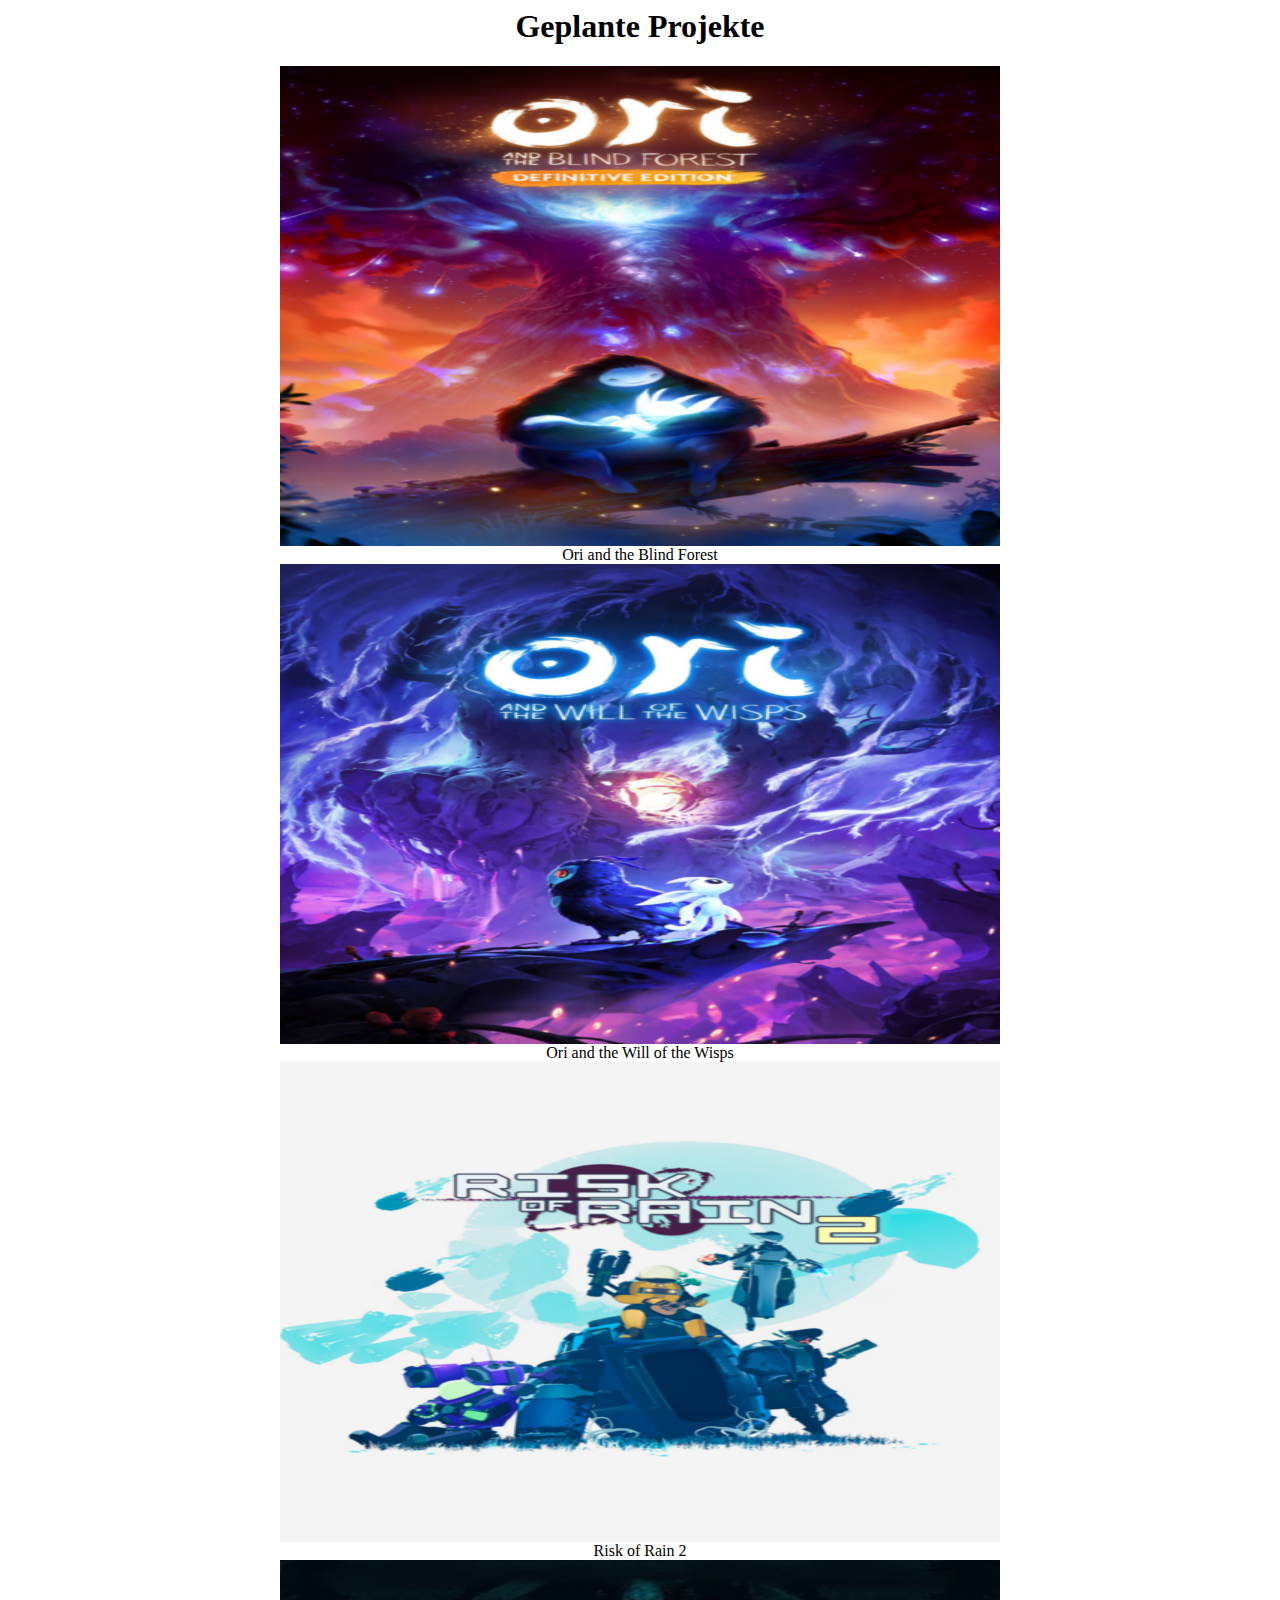
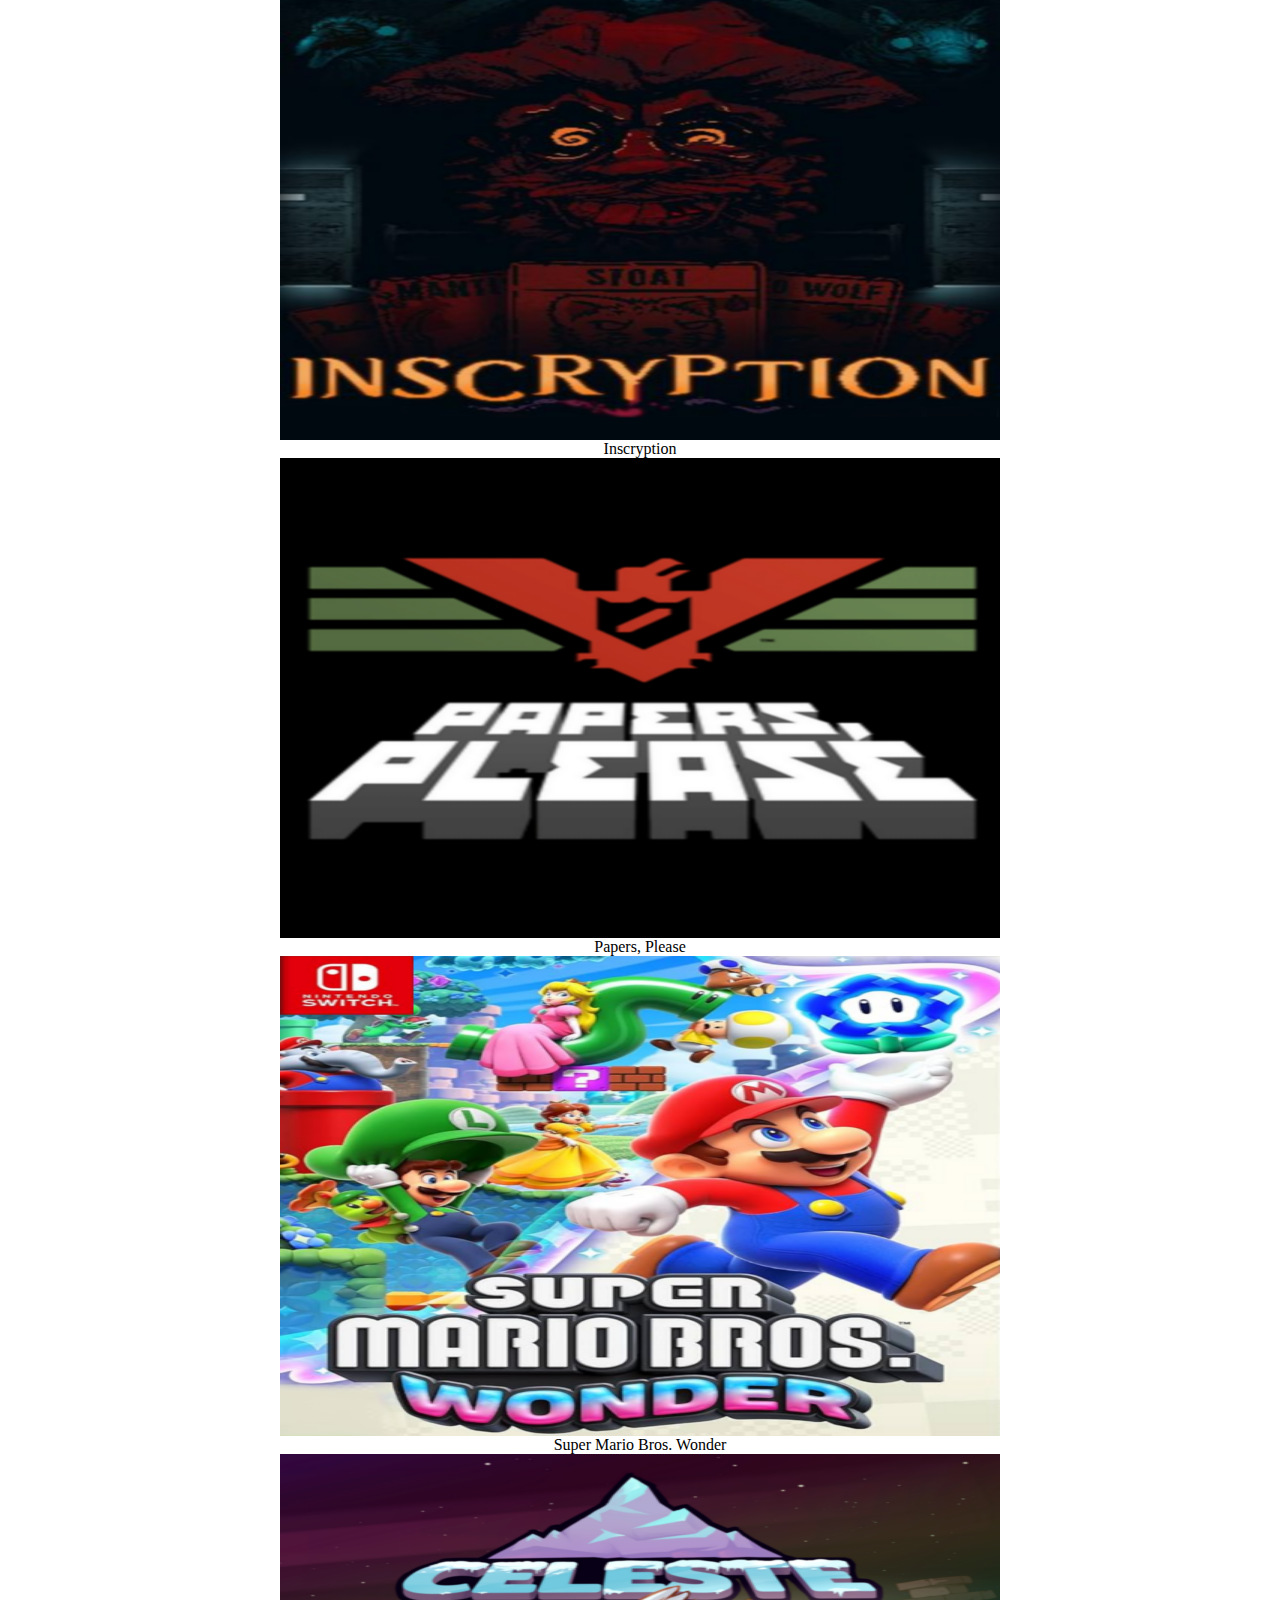
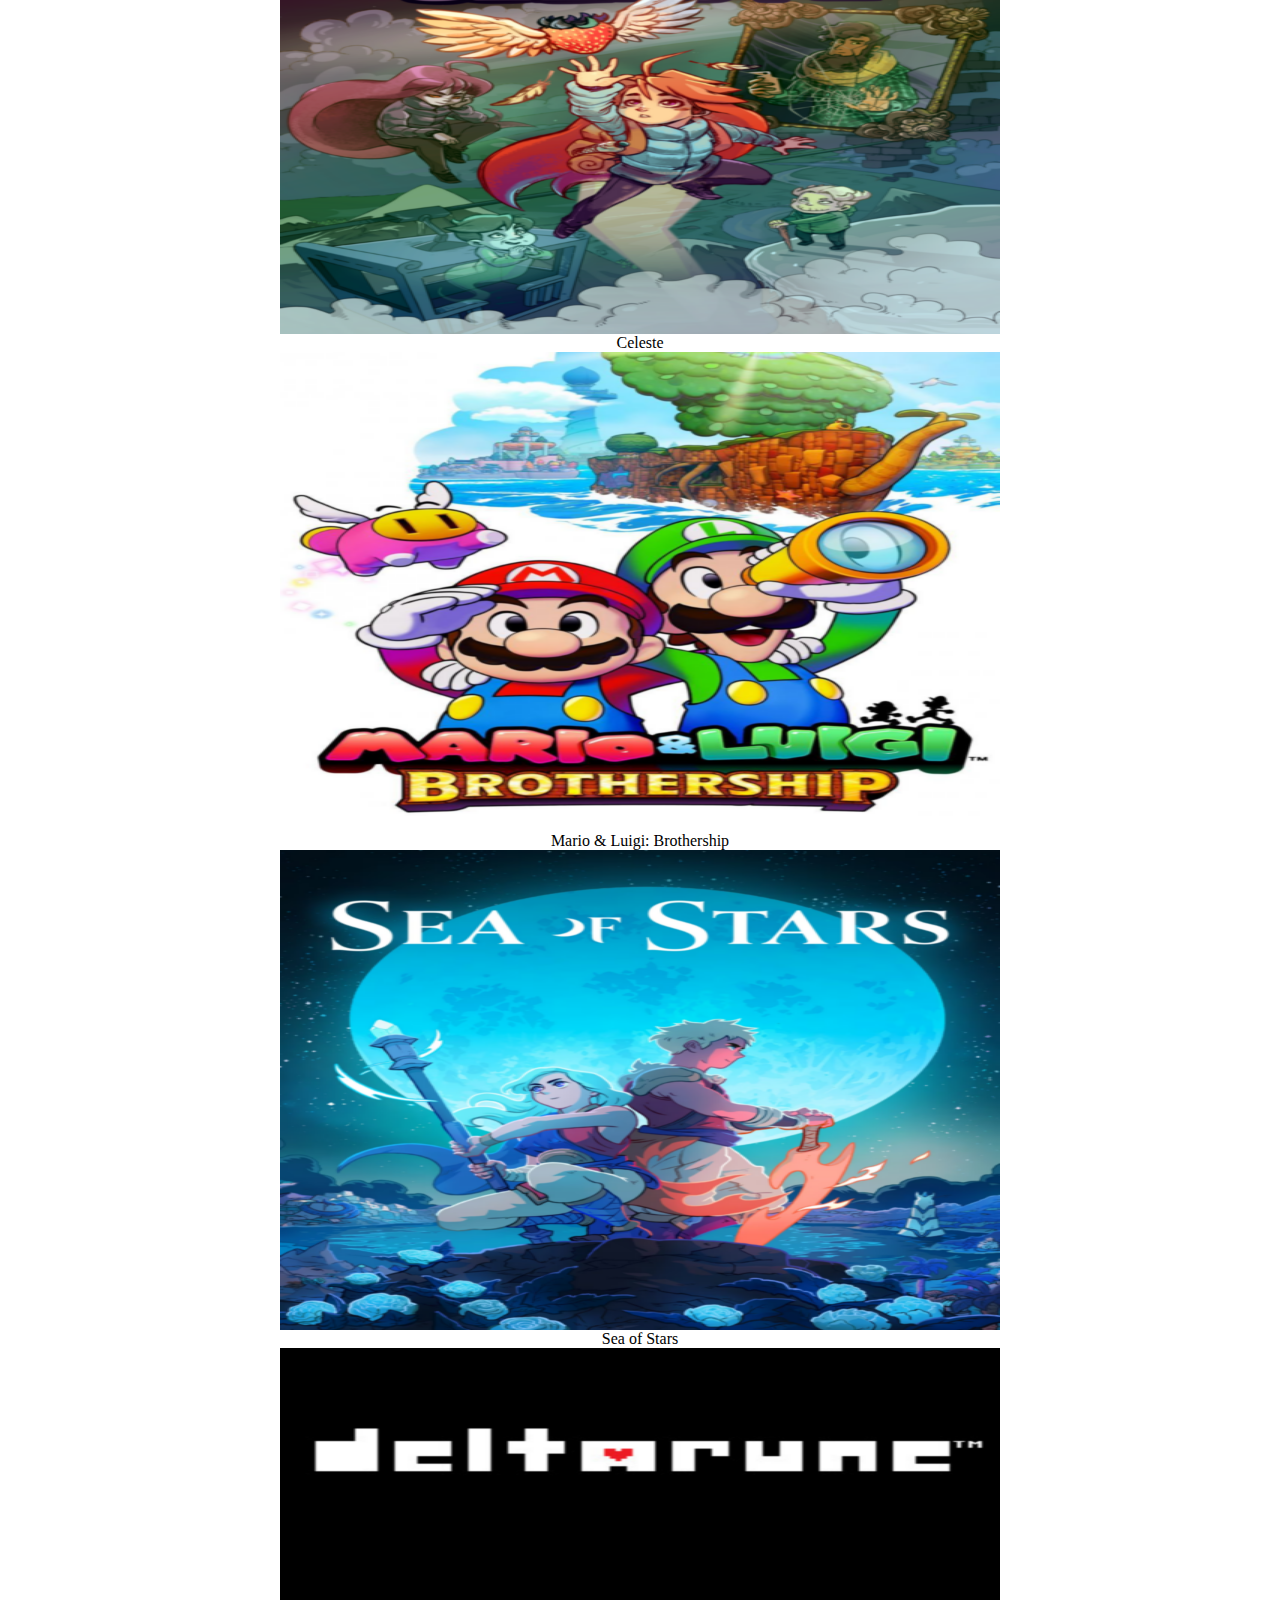
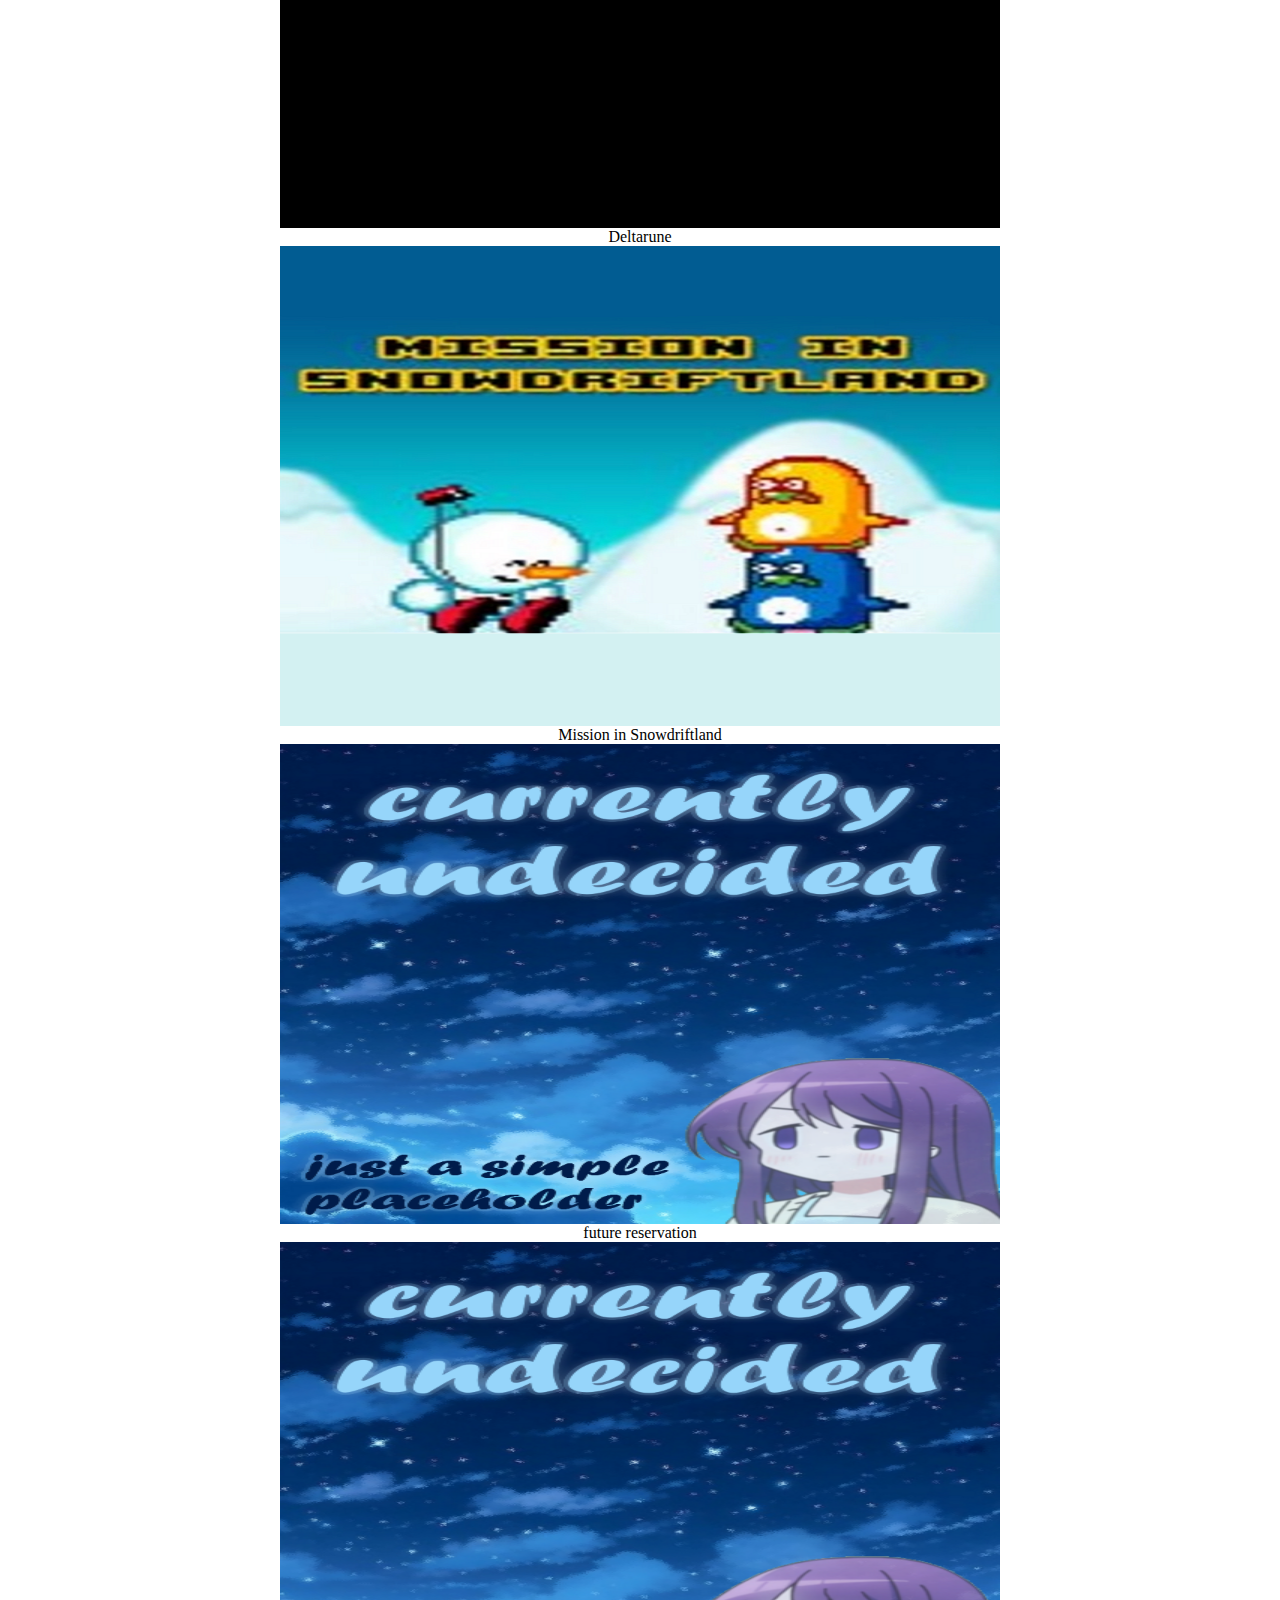
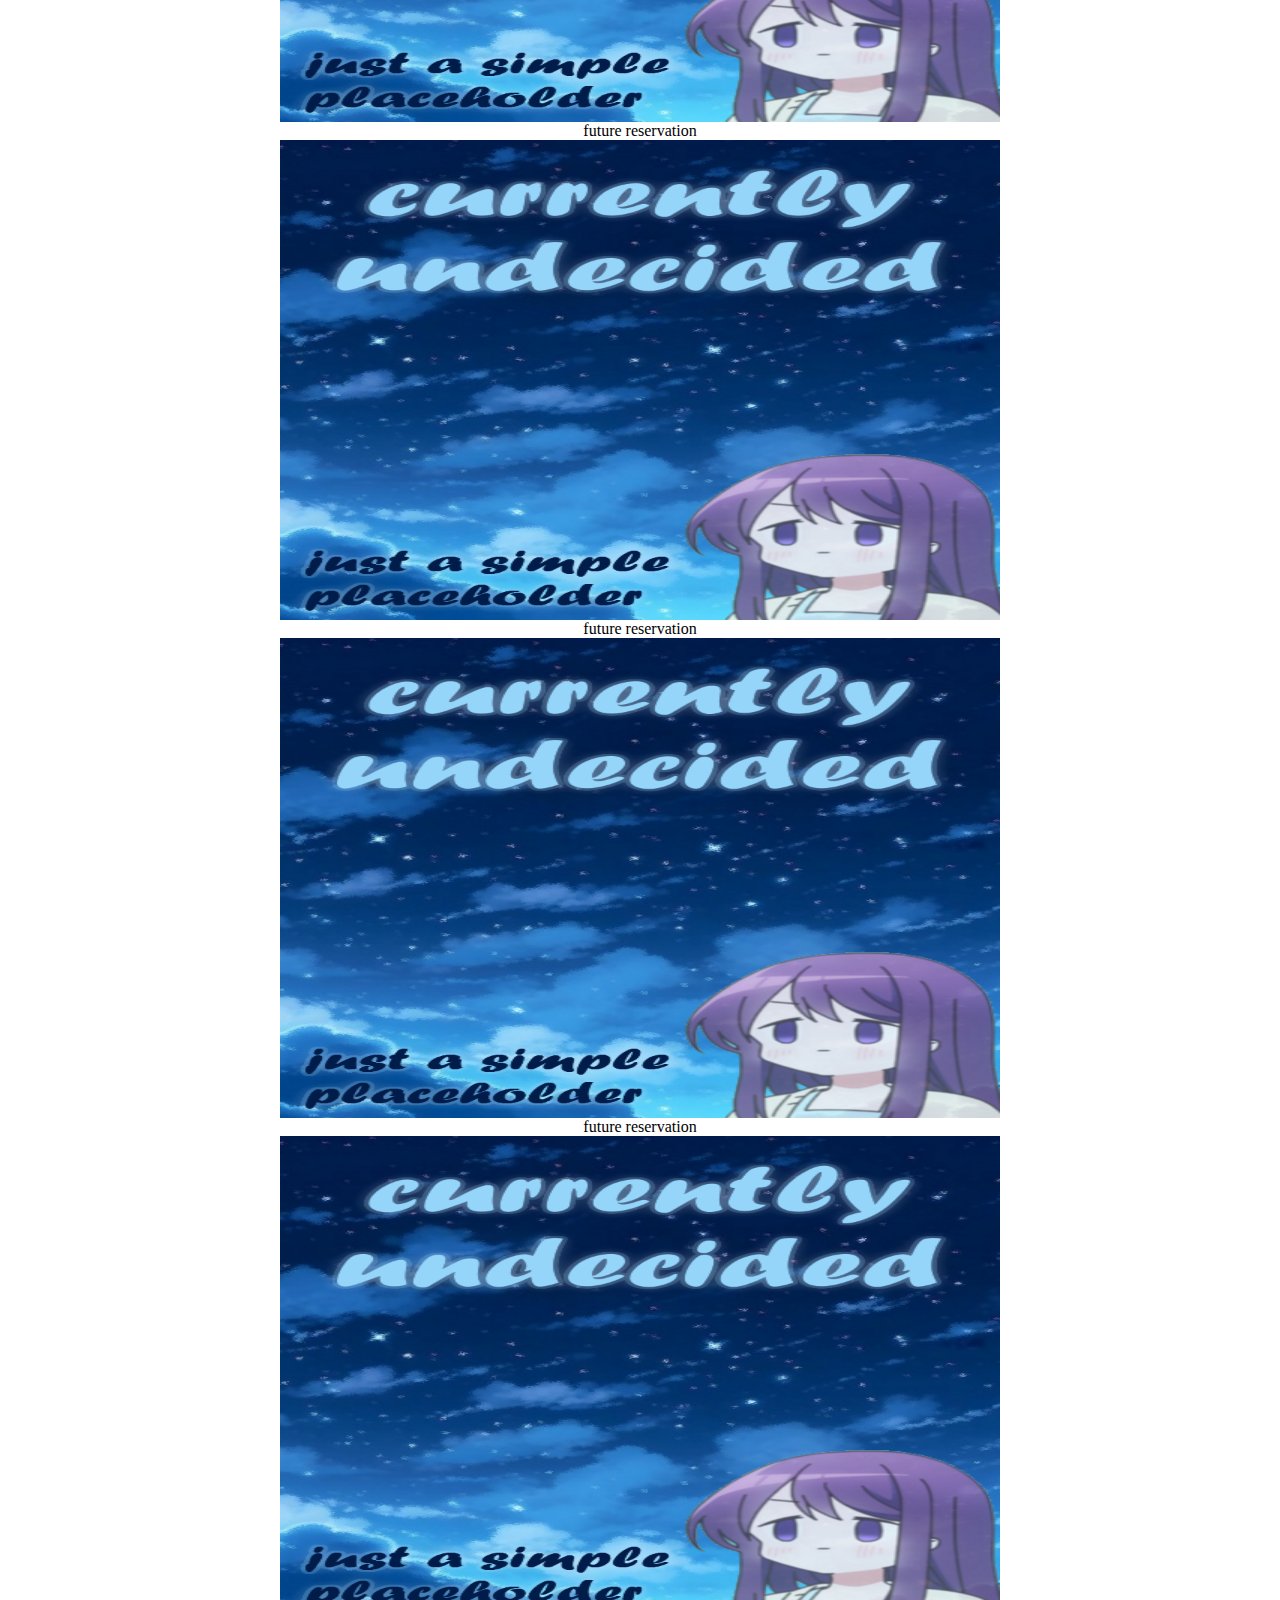
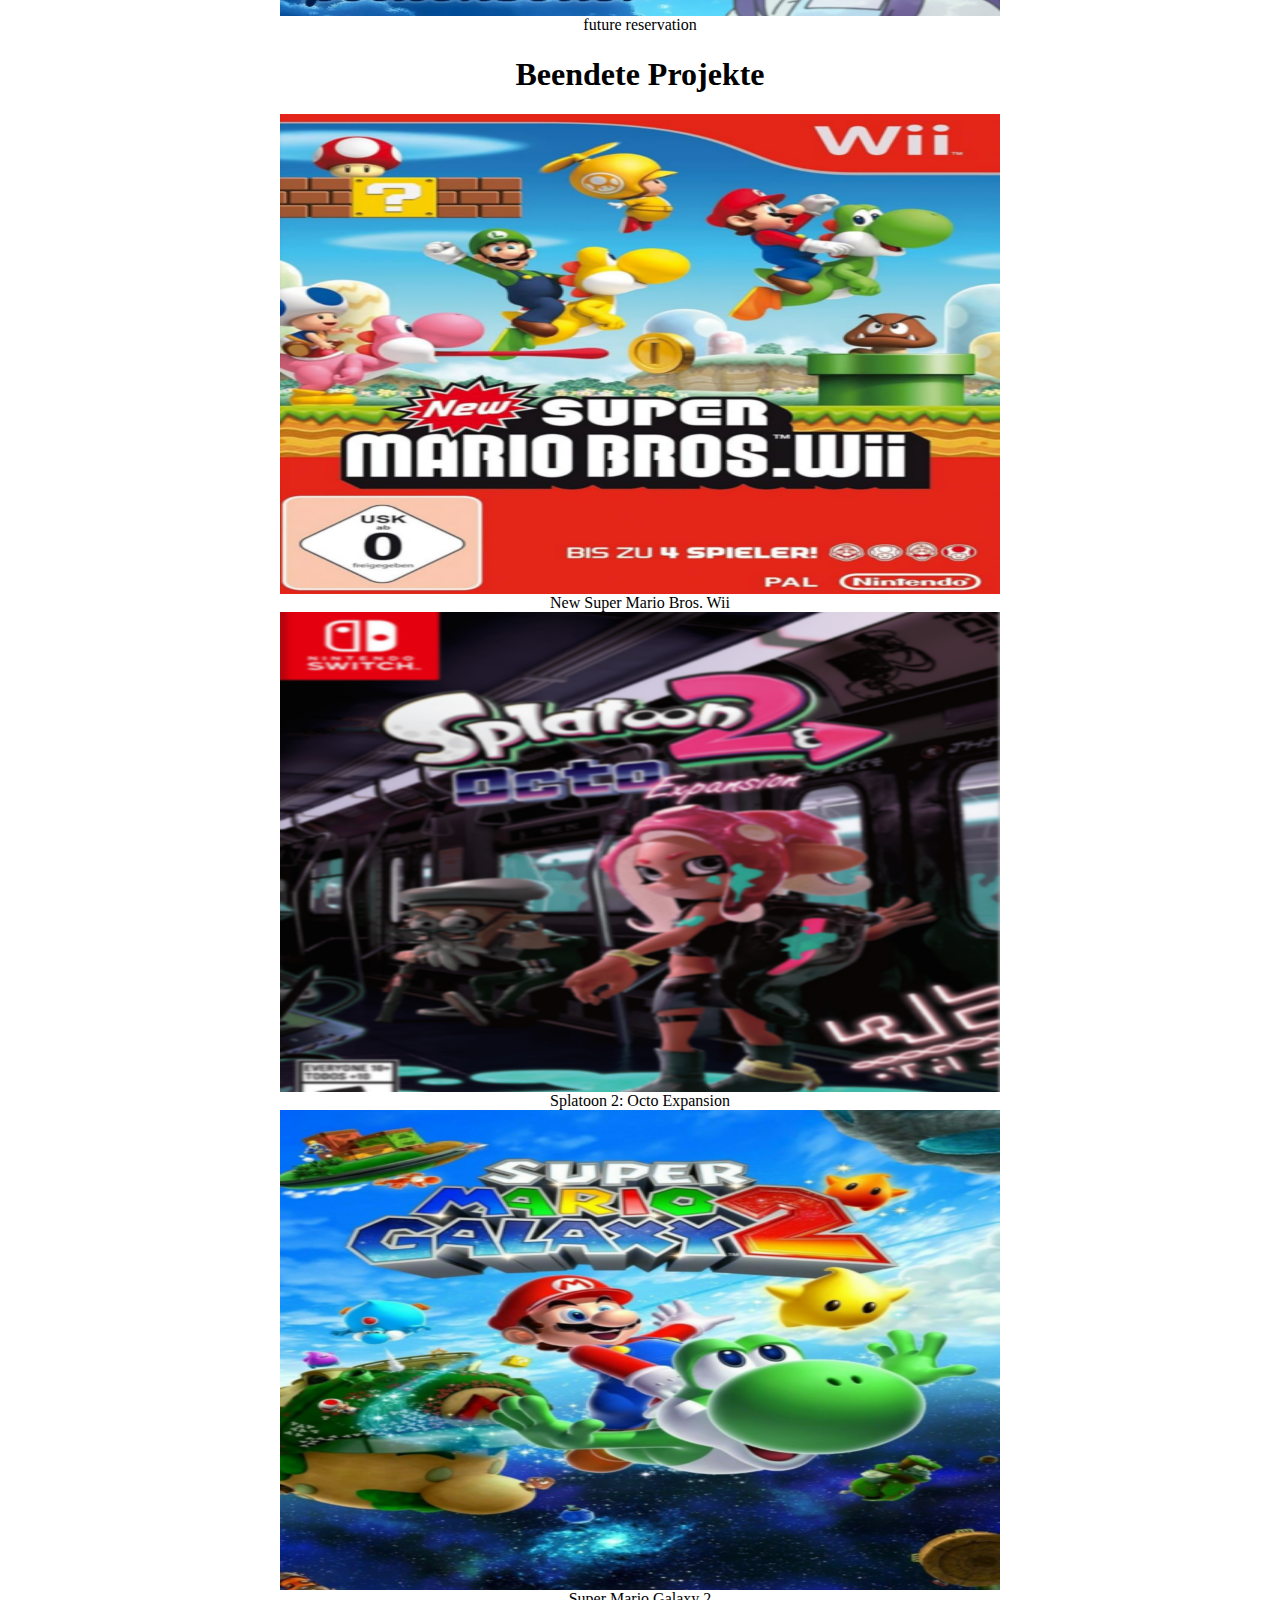
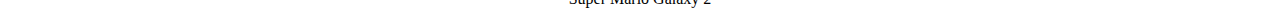
==== projects.html @ f8dcf45f "new site" ====
<html>
	<head>
		<title>geplante Projekte</title>
		<link rel="stylesheet" href="style/style_projects.css">
		<link rel="icon" href="icon/icon.png">
	</head>
	<body>
		<center>
			<h1>Geplante Projekte</h1>
			
			<div class="gallery">
				<a target="_blank" href="https://store.steampowered.com/app/387290/Ori_and_the_Blind_Forest_Definitive_Edition/">
					<img src="projects/oriandtheblindforest.png" alt="Ori and the Blind Forest" width="720" height="480">
				</a>
				<div class="desc">Ori and the Blind Forest</div>
			</div>
			
			<div class="gallery">
				<a target="_blank" href="https://store.steampowered.com/app/1057090/Ori_and_the_Will_of_the_Wisps/">
					<img src="projects/oriandthewillofthewisps.png" alt="Ori and the Will of The Wisps" width="720" height="480">
				</a>
				<div class="desc">Ori and the Will of the Wisps</div>
			</div>
			
			<div class="gallery">
				<a target="_blank" href="https://store.steampowered.com/app/632360/Risk_of_Rain_2/">
					<img src="projects/riskofraintwo.png" alt="Risk of Rain 2" width="720" height="480">
				</a>
				<div class="desc">Risk of Rain 2</div>
			</div>
			
			<div class="gallery">
				<a target="_blank" href="https://store.steampowered.com/app/1092790?snr=5000_5100___primarylinks">
					<img src="projects/inscryption.png" alt="Inscryption" width="720" height="480">
				</a>
				<div class="desc">Inscryption</div>
			</div>
			
			<div class="gallery">
				<a target="_blank" href="https://store.steampowered.com/app/239030/Papers_Please/">
					<img src="projects/papersplease.png" alt="Papers, Please" width="720" height="480">
				</a>
				<div class="desc">Papers, Please</div>
			</div>
			
			<div class="gallery">
				<a target="_blank" href="https://www.nintendo.com/us/store/products/super-mario-bros-wonder-switch/">
					<img src="projects/mariowonder.png" alt="Super Mario Bros. Wonder" width="720" height="480">
				</a>
				<div class="desc">Super Mario Bros. Wonder</div>
			</div>
			
			<div class="gallery">
				<a target="_blank" href="https://store.steampowered.com/app/504230/Celeste/">
					<img src="projects/celeste.png" alt="Celeste" width="720" height="480">
				</a>
				<div class="desc">Celeste</div>
			</div>
			
			<div class="gallery">
				<a target="_blank" href="https://www.nintendo.com/us/store/products/mario-and-luigi-brothership-switch/">
					<img src="projects/brothership.png" alt="Mario & Luigi: Brothership" width="720" height="480">
				</a>
				<div class="desc">Mario & Luigi: Brothership</div>
			</div>
			
			<div class="gallery">
				<a target="_blank" href="https://store.steampowered.com/app/1244090/Sea_of_Stars/">
					<img src="projects/seaofstars.png" alt="Sea of Stars" width="720" height="480">
				</a>
				<div class="desc">Sea of Stars</div>
			</div>
			
			<div class="gallery">
				<a target="_blank" href="https://store.steampowered.com/app/1671210/DELTARUNE/">
					<img src="projects/deltarune.png" alt="Deltarune" width="720" height="480">
				</a>
				<div class="desc">Deltarune</div>
			</div>
			
			<div class="gallery">
				<a target="_blank" href="https://store.steampowered.com/app/1515200/Mission_in_Snowdriftland/">
					<img src="projects/snowdriftland.png" alt="Mission in Snowdriftland" width="720" height="480">
				</a>
				<div class="desc">Mission in Snowdriftland</div>
			</div>
			
			<div class="gallery">
				<a target="_blank" href="https://twitch.tv/fauubo">
					<img src="projects/undecided.png" alt="undecided" width="720" height="480">
				</a>
				<div class="desc">future reservation</div>
			</div>
			
			<div class="gallery">
				<a target="_blank" href="https://twitch.tv/fauubo">
					<img src="projects/undecided.png" alt="undecided" width="720" height="480">
				</a>
				<div class="desc">future reservation</div>
			</div>
			
			<div class="gallery">
				<a target="_blank" href="https://twitch.tv/fauubo">
					<img src="projects/undecided.png" alt="undecided" width="720" height="480">
				</a>
				<div class="desc">future reservation</div>
			</div>
			
			<div class="gallery">
				<a target="_blank" href="https://twitch.tv/fauubo">
					<img src="projects/undecided.png" alt="undecided" width="720" height="480">
				</a>
				<div class="desc">future reservation</div>
			</div>
			
			<div class="gallery">
				<a target="_blank" href="https://twitch.tv/fauubo">
					<img src="projects/undecided.png" alt="undecided" width="720" height="480">
				</a>
				<div class="desc">future reservation</div>
			</div>
			
			<h1>Beendete Projekte</h1>
			
			<div class="gallery">
				<a target="_blank" href="https://youtu.be/5jT3c4UMagg">
					<img src="projects/nsmbwii.png" alt="alt" width="720" height="480">
				</a>
				<div class="desc">New Super Mario Bros. Wii</div>
			</div>
			
			<div class="gallery">
				<a target="_blank" href="https://www.youtube.com/playlist?list=PLdbjs17xVX0w347iIZAwEzQjK1n-SmgSY">
					<img src="projects/octoexpansion.png" alt="alt" width="720" height="480">
				</a>
				<div class="desc">Splatoon 2: Octo Expansion</div>
			</div>
			
			<div class="gallery">
				<a target="_blank" href="https://www.youtube.com/playlist?list=PLdbjs17xVX0zpjZ_02Hje5JfmDFqv1kN0">
					<img src="projects/smgtwo.png" alt="alt" width="720" height="480">
				</a>
				<div class="desc">Super Mario Galaxy 2</div>
			</div>
			
		</center>
	</body>
</html>
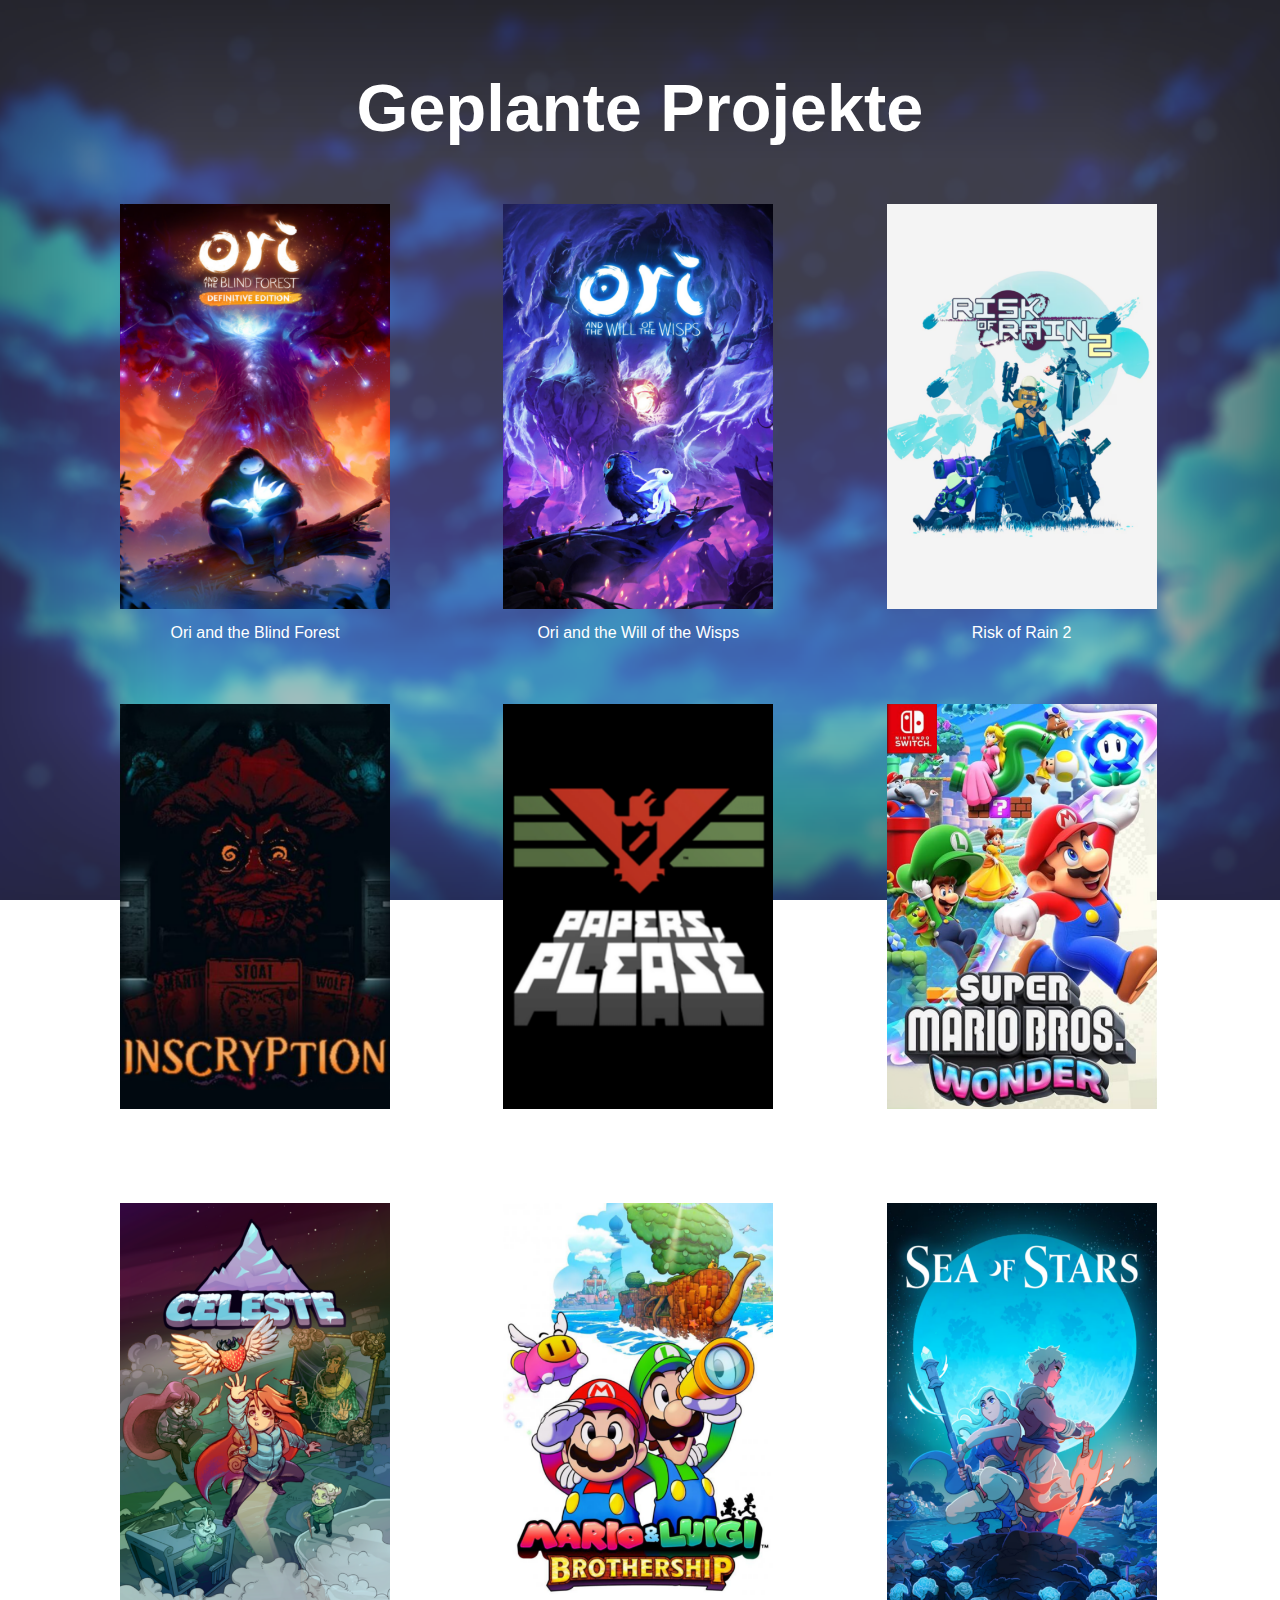
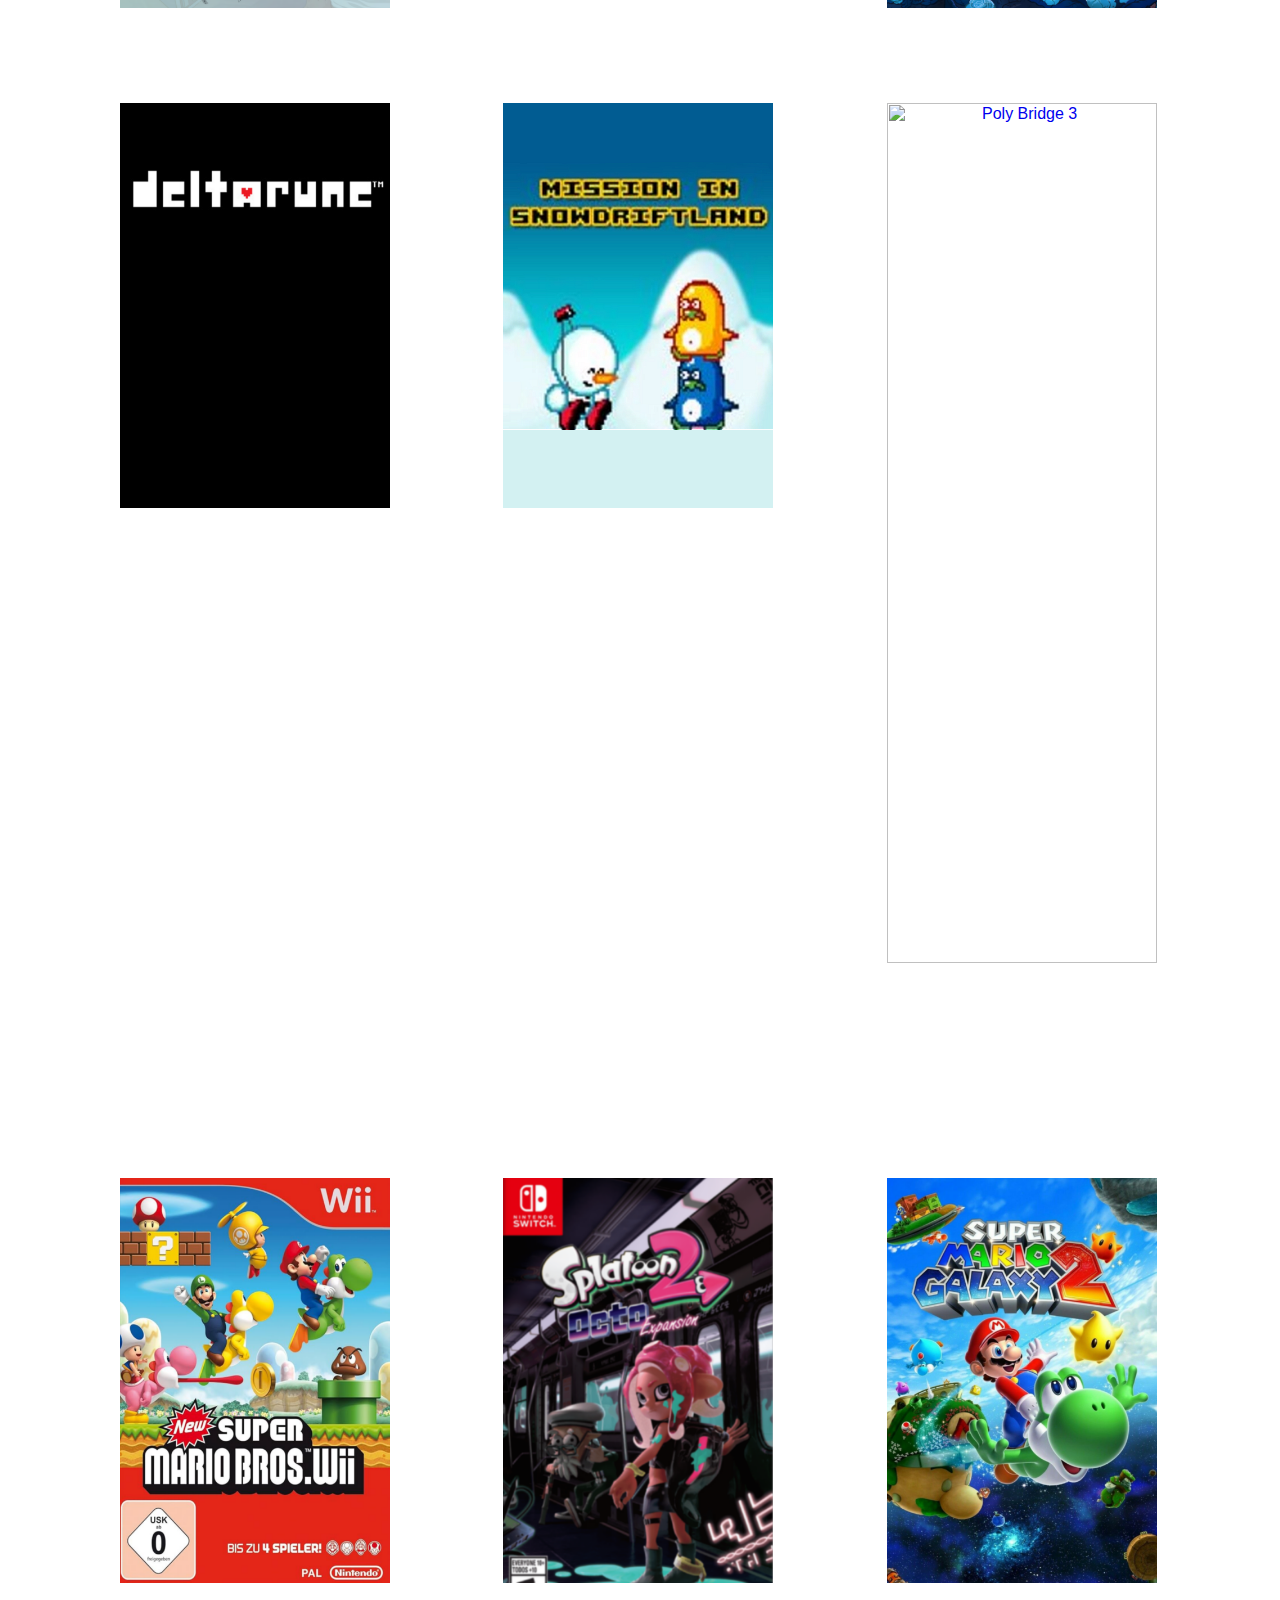
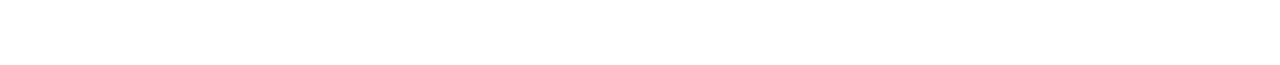
==== commit 55029bfc: "Update projects.html" ====
--- a/projects.html
+++ b/projects.html
@@ -87,37 +87,9 @@
 			
 			<div class="gallery">
 				<a target="_blank" href="https://twitch.tv/fauubo">
-					<img src="projects/undecided.png" alt="undecided" width="720" height="480">
+					<img src="projects/polybridgethree.png" alt="Poly Bridge 3" width="720" height="480">
 				</a>
-				<div class="desc">future reservation</div>
-			</div>
-			
-			<div class="gallery">
-				<a target="_blank" href="https://twitch.tv/fauubo">
-					<img src="projects/undecided.png" alt="undecided" width="720" height="480">
-				</a>
-				<div class="desc">future reservation</div>
-			</div>
-			
-			<div class="gallery">
-				<a target="_blank" href="https://twitch.tv/fauubo">
-					<img src="projects/undecided.png" alt="undecided" width="720" height="480">
-				</a>
-				<div class="desc">future reservation</div>
-			</div>
-			
-			<div class="gallery">
-				<a target="_blank" href="https://twitch.tv/fauubo">
-					<img src="projects/undecided.png" alt="undecided" width="720" height="480">
-				</a>
-				<div class="desc">future reservation</div>
-			</div>
-			
-			<div class="gallery">
-				<a target="_blank" href="https://twitch.tv/fauubo">
-					<img src="projects/undecided.png" alt="undecided" width="720" height="480">
-				</a>
-				<div class="desc">future reservation</div>
+				<div class="desc">Poly Bridge 3</div>
 			</div>
 			
 			<h1>Beendete Projekte</h1>
@@ -145,4 +117,4 @@
 			
 		</center>
 	</body>
-</html>+</html>
--- a/style/style_projects.css
+++ b/style/style_projects.css
@@ -0,0 +1,49 @@
+body {
+  color: white;
+  background-image: url("bg_streams.png");
+  background-repeat: no-repeat;
+  background-attachment: fixed;
+  background-position: center;
+  background-size: cover;
+  font-family: Lato, Arial;
+  text-align: center;
+  margin: 20;
+}
+
+h1 {
+  padding-top: 50px;
+  color: white;
+  font-size:50pt;
+}
+
+h2 {
+  font-size:30pt;
+}
+
+p1 {
+  margin-bottom: 20px;
+}
+
+div.gallery {
+  margin-left: 65pt;
+  margin-bottom: 20px;
+  float: left;
+  width: 270px;
+  padding: 10pt;
+}
+
+div.gallery:hover {
+  -webkit-box-shadow:0px 0px 100px 25px rgba(255,255,255,0.15);
+-moz-box-shadow: 0px 0px 100px 25px rgba(255,255,255,0.15);
+box-shadow: 0px 0px 100px 25px rgba(255,255,255,0.15);
+}
+
+div.gallery img {
+  width: 100%;
+  height: auto;
+}
+
+div.desc {
+  padding: 15px;
+  text-align: center;
+}
